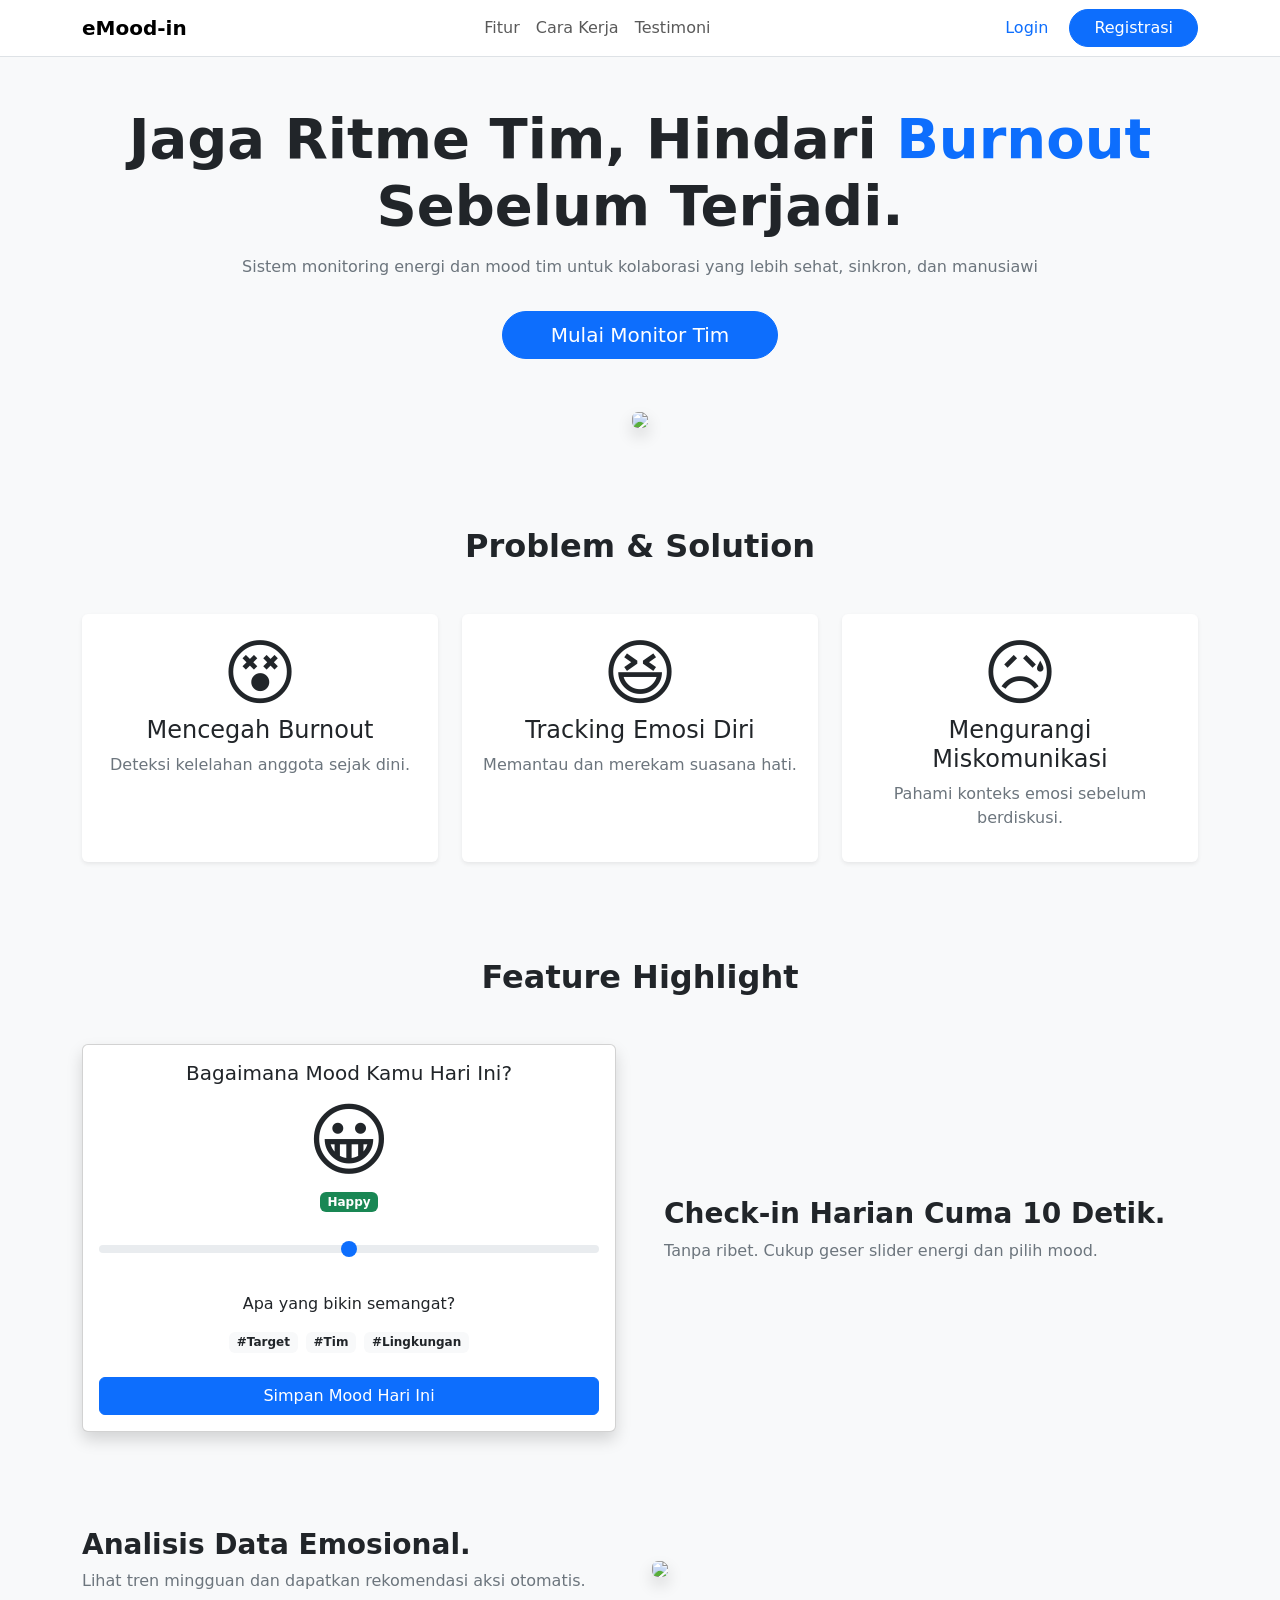
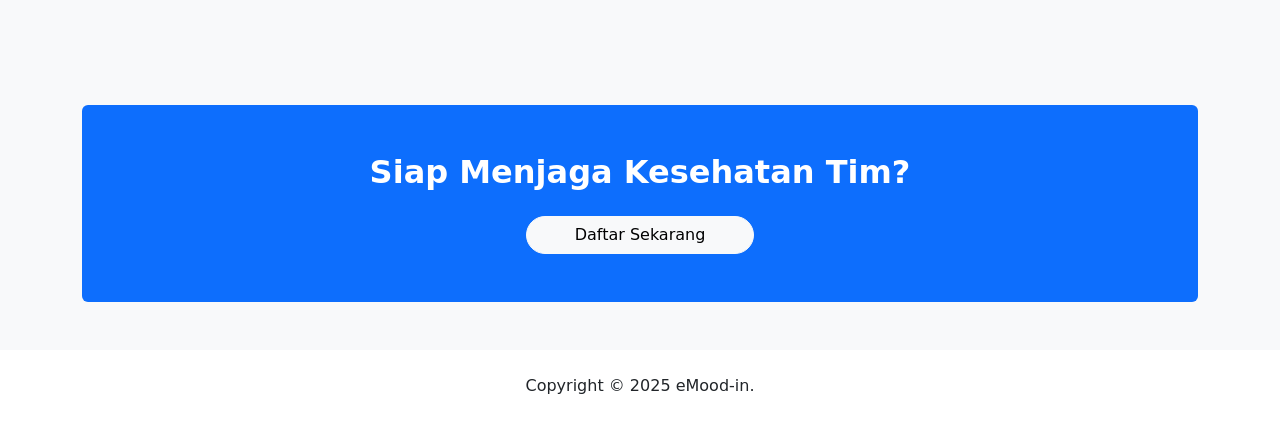
==== index.html @ e9c9d3fb "feat: add home page" ====
<!doctype html>
<html lang="en">
  <head>
    <meta charset="UTF-8" />
    <meta name="viewport" content="width=device-width, initial-scale=1" />

    <link
      href="https://cdn.jsdelivr.net/npm/bootstrap@5.3.3/dist/css/bootstrap.min.css"
      rel="stylesheet"
    />

    <title>eMood-in</title>
  </head>
  <body class="bg-light">
    <!-- Navbar -->
    <nav class="navbar navbar-expand-lg bg-white border-bottom sticky-top">
      <div class="container">
        <a class="navbar-brand fw-bold" href="#"> eMood-in </a>

        <button
          class="navbar-toggler"
          data-bs-toggle="collapse"
          data-bs-target="#nav"
        >
          <span class="navbar-toggler-icon"></span>
        </button>

        <div class="collapse navbar-collapse" id="nav">
          <ul class="navbar-nav mx-auto">
            <li class="nav-item">
              <a class="nav-link" href="#">Fitur</a>
            </li>

            <li class="nav-item">
              <a class="nav-link" href="#">Cara Kerja</a>
            </li>

            <li class="nav-item">
              <a class="nav-link" href="#">Testimoni</a>
            </li>
          </ul>

          <div class="d-flex gap-2">
            <a href="#" class="btn btn-link text-decoration-none"> Login </a>

            <a href="#" class="btn btn-primary rounded-pill px-4">
              Registrasi
            </a>
          </div>
        </div>
      </div>
    </nav>

    <!-- Hero -->
    <section class="py-5">
      <div class="container text-center">
        <h1 class="display-4 fw-bold">
          Jaga Ritme Tim, Hindari
          <span class="text-primary">Burnout</span>
          Sebelum Terjadi.
        </h1>

        <p class="text-secondary mt-3">
          Sistem monitoring energi dan mood tim untuk kolaborasi yang lebih
          sehat, sinkron, dan manusiawi
        </p>

        <a href="#" class="btn btn-primary btn-lg rounded-pill px-5 mt-3">
          Mulai Monitor Tim
        </a>

        <div class="mt-5">
          <img
            src="https://placehold.co/900x450"
            class="img-fluid rounded shadow"
          />
        </div>
      </div>
    </section>

    <!-- Problem -->
    <section class="py-5">
      <div class="container">
        <h2 class="text-center fw-bold mb-5">Problem & Solution</h2>

        <div class="row g-4">
          <div class="col-md-4">
            <div class="card h-100 border-0 shadow-sm">
              <div class="card-body text-center">
                <div class="display-2">😵</div>

                <h4>Mencegah Burnout</h4>

                <p class="text-secondary">
                  Deteksi kelelahan anggota sejak dini.
                </p>
              </div>
            </div>
          </div>

          <div class="col-md-4">
            <div class="card h-100 border-0 shadow-sm">
              <div class="card-body text-center">
                <div class="display-2">😆</div>

                <h4>Tracking Emosi Diri</h4>

                <p class="text-secondary">Memantau dan merekam suasana hati.</p>
              </div>
            </div>
          </div>

          <div class="col-md-4">
            <div class="card h-100 border-0 shadow-sm">
              <div class="card-body text-center">
                <div class="display-2">😥</div>

                <h4>Mengurangi Miskomunikasi</h4>

                <p class="text-secondary">
                  Pahami konteks emosi sebelum berdiskusi.
                </p>
              </div>
            </div>
          </div>
        </div>
      </div>
    </section>

    <!-- Feature -->

    <section class="py-5">
      <div class="container">
        <h2 class="text-center fw-bold mb-5">Feature Highlight</h2>

        <div class="row align-items-center g-5">
          <div class="col-lg-6">
            <div class="card shadow">
              <div class="card-body text-center">
                <h5>Bagaimana Mood Kamu Hari Ini?</h5>

                <div class="display-1">😀</div>

                <span class="badge bg-success"> Happy </span>

                <div class="my-4">
                  <input type="range" class="form-range" />
                </div>

                <p>Apa yang bikin semangat?</p>

                <div class="d-flex flex-wrap justify-content-center gap-2">
                  <span class="badge bg-light text-dark">#Target</span>

                  <span class="badge bg-light text-dark">#Tim</span>

                  <span class="badge bg-light text-dark">#Lingkungan</span>
                </div>

                <button class="btn btn-primary w-100 mt-4">
                  Simpan Mood Hari Ini
                </button>
              </div>
            </div>
          </div>

          <div class="col-lg-6">
            <h3 class="fw-bold">Check-in Harian Cuma 10 Detik.</h3>

            <p class="text-secondary">
              Tanpa ribet. Cukup geser slider energi dan pilih mood.
            </p>
          </div>
        </div>
      </div>
    </section>

    <!-- Analytics -->

    <section class="py-5">
      <div class="container">
        <div class="row align-items-center">
          <div class="col-lg-6">
            <h3 class="fw-bold">Analisis Data Emosional.</h3>

            <p class="text-secondary">
              Lihat tren mingguan dan dapatkan rekomendasi aksi otomatis.
            </p>
          </div>

          <div class="col-lg-6">
            <img
              src="https://placehold.co/700x350"
              class="img-fluid rounded shadow"
            />
          </div>
        </div>
      </div>
    </section>

    <!-- CTA -->

    <section class="py-5">
      <div class="container">
        <div class="bg-primary rounded text-center text-white p-5">
          <h2 class="fw-bold">Siap Menjaga Kesehatan Tim?</h2>

          <a href="#" class="btn btn-light rounded-pill px-5 mt-3">
            Daftar Sekarang
          </a>
        </div>
      </div>
    </section>

    <footer class="py-4 bg-white text-center">
      Copyright © 2025 eMood-in.
    </footer>

    <script src="https://cdn.jsdelivr.net/npm/bootstrap@5.3.3/dist/js/bootstrap.bundle.min.js"></script>
  </body>
</html>
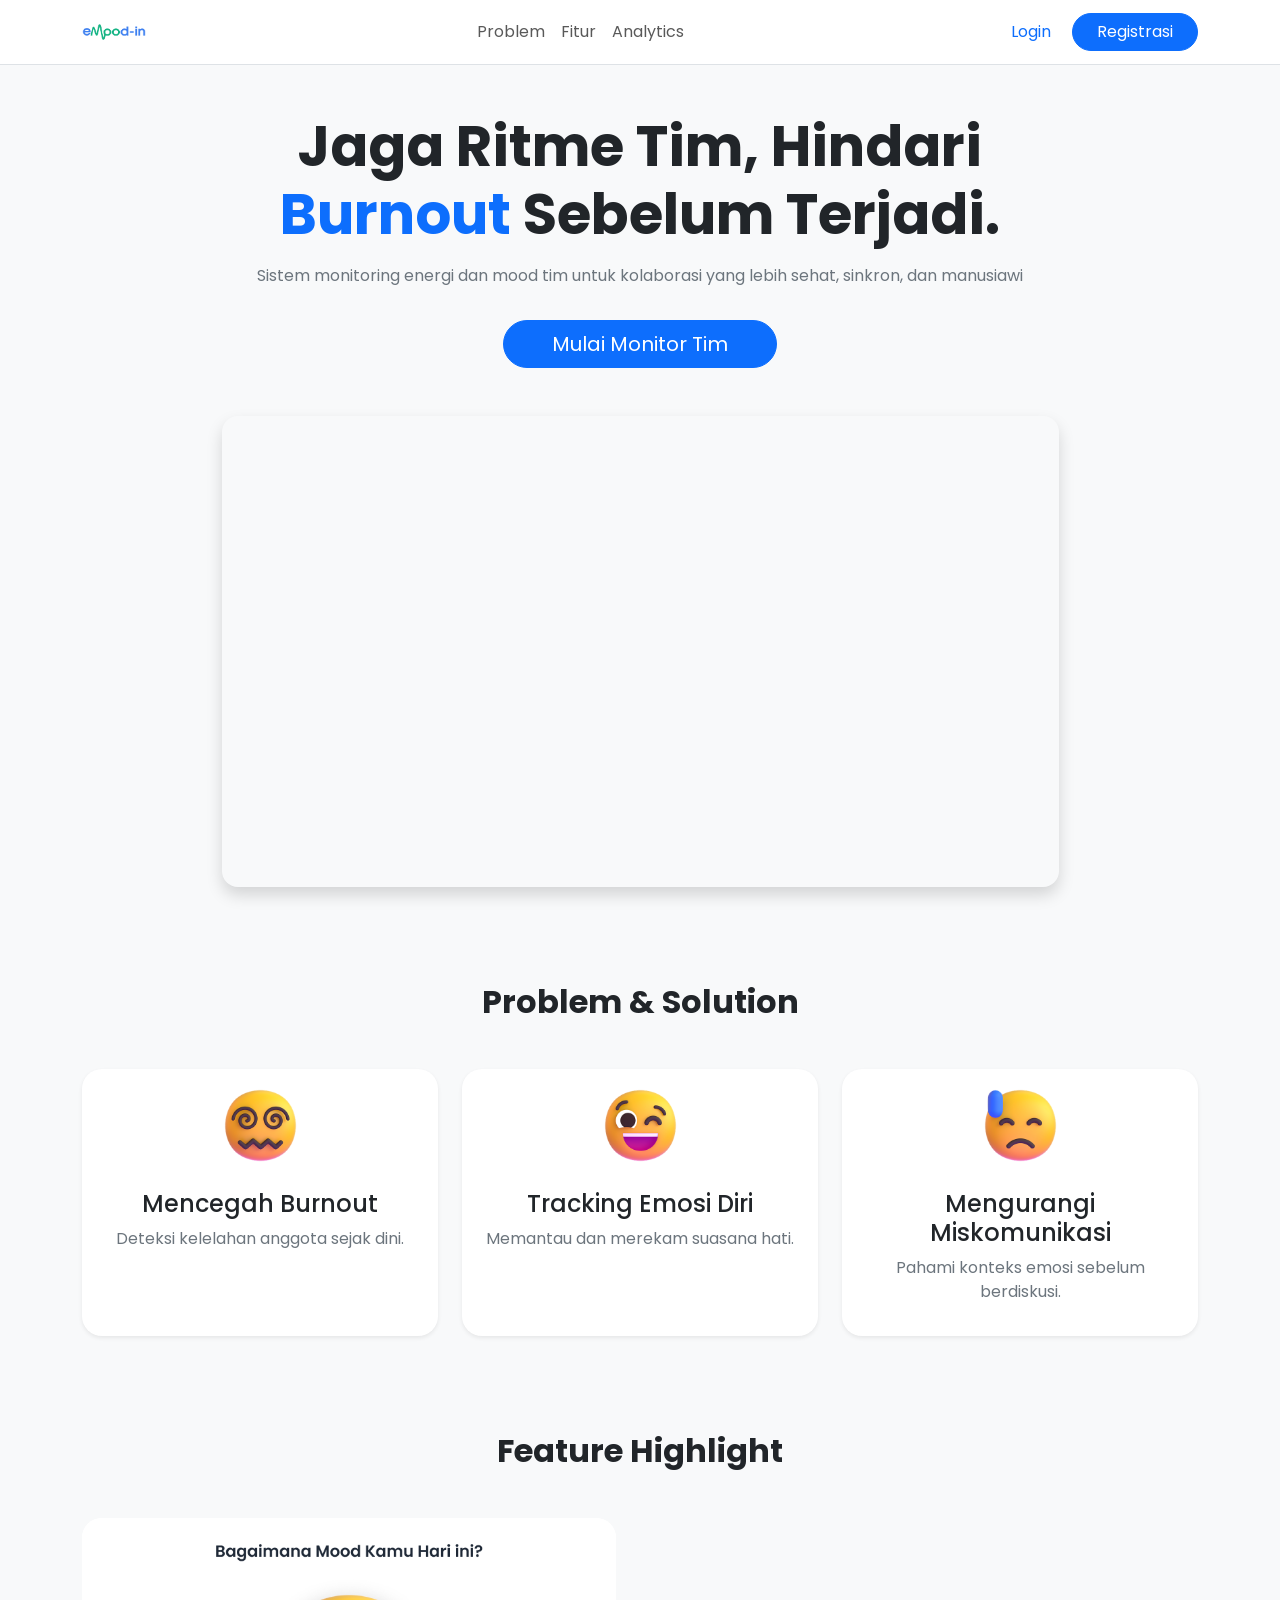
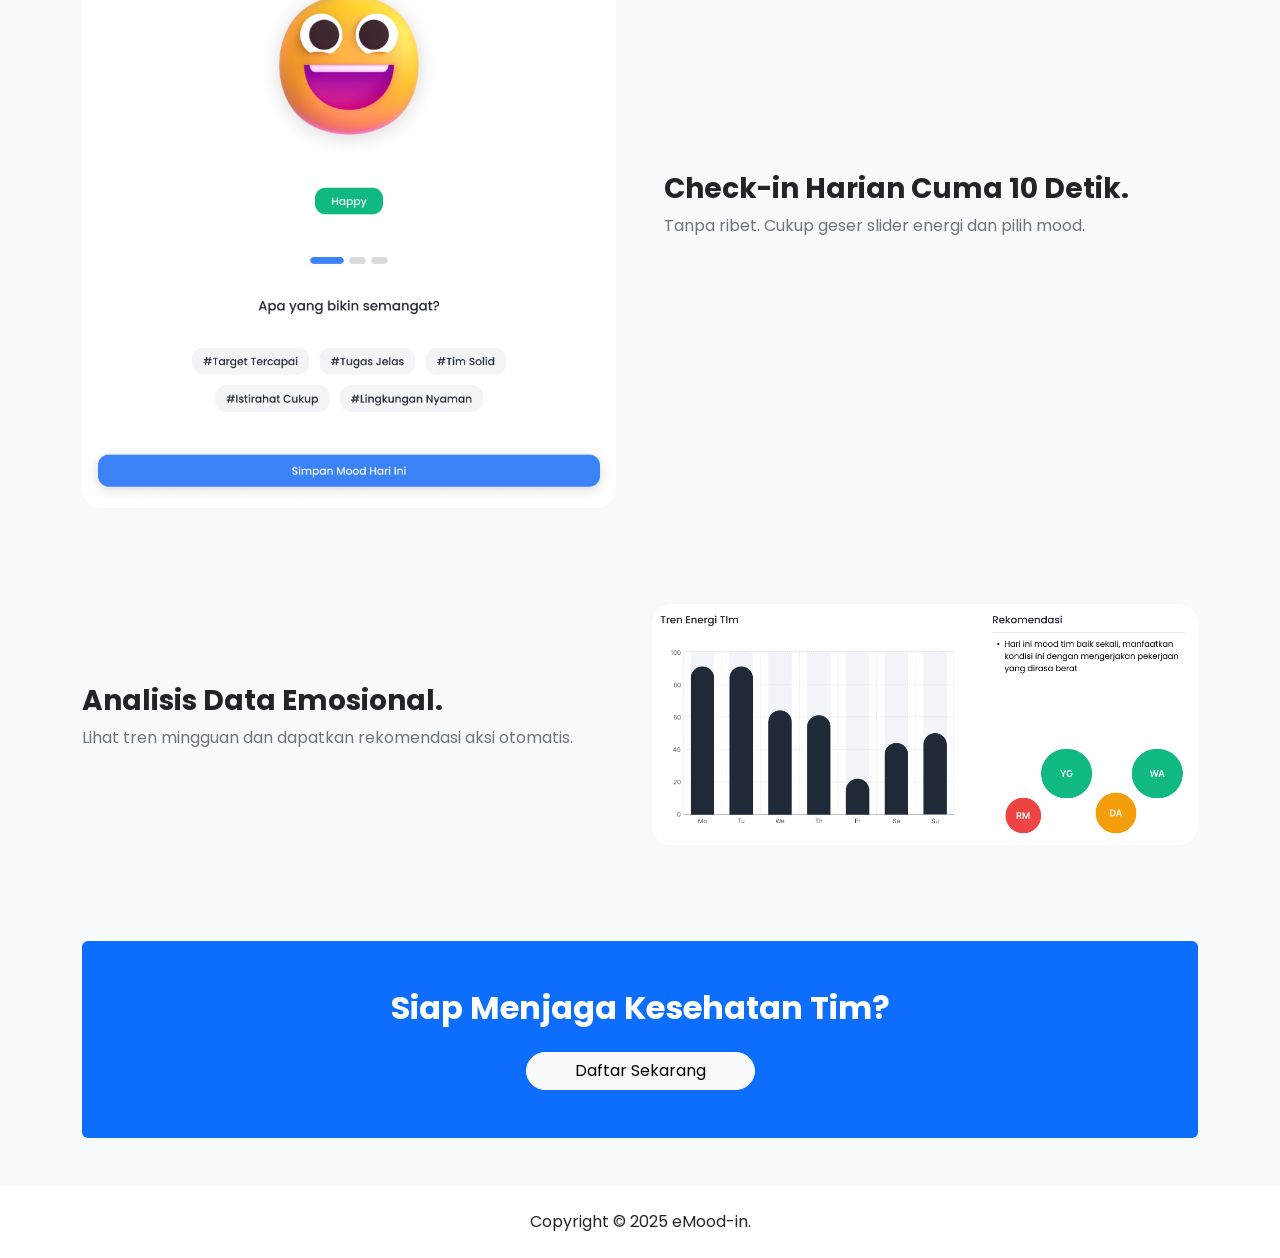
==== commit 96d40502: "feat: add assets and styles for eMood-in project" ====
--- a/index.html
+++ b/index.html
@@ -8,14 +8,23 @@
       href="https://cdn.jsdelivr.net/npm/bootstrap@5.3.3/dist/css/bootstrap.min.css"
       rel="stylesheet"
     />
+    <link
+      rel="shortcut icon"
+      href="assets/image/emood-in persegi.png"
+      type="image/x-icon"
+    />
+    <link rel="stylesheet" href="https://unpkg.com/aos@2.3.4/dist/aos.css" />
+    <link rel="stylesheet" href="style/style.css" />
 
     <title>eMood-in</title>
   </head>
-  <body class="bg-light">
+  <body class="bg-custom-primary">
     <!-- Navbar -->
     <nav class="navbar navbar-expand-lg bg-white border-bottom sticky-top">
       <div class="container">
-        <a class="navbar-brand fw-bold" href="#"> eMood-in </a>
+        <a class="navbar-brand" href="#home">
+          <img src="assets/image/logo emood-in.png" alt="logo" width="64" />
+        </a>
 
         <button
           class="navbar-toggler"
@@ -28,22 +37,24 @@
         <div class="collapse navbar-collapse" id="nav">
           <ul class="navbar-nav mx-auto">
             <li class="nav-item">
-              <a class="nav-link" href="#">Fitur</a>
+              <a class="nav-link" href="#problem">Problem</a>
             </li>
 
             <li class="nav-item">
-              <a class="nav-link" href="#">Cara Kerja</a>
+              <a class="nav-link" href="#fitur">Fitur</a>
             </li>
 
             <li class="nav-item">
-              <a class="nav-link" href="#">Testimoni</a>
+              <a class="nav-link" href="#analytics">Analytics</a>
             </li>
           </ul>
 
           <div class="d-flex gap-2">
-            <a href="#" class="btn btn-link text-decoration-none"> Login </a>
-
-            <a href="#" class="btn btn-primary rounded-pill px-4">
+            <a href="login.html" class="btn btn-link text-decoration-none">
+              Login
+            </a>
+
+            <a href="register.html" class="btn btn-primary rounded-pill px-4">
               Registrasi
             </a>
           </div>
@@ -52,43 +63,72 @@
     </nav>
 
     <!-- Hero -->
-    <section class="py-5">
+    <section id="home" class="py-5">
       <div class="container text-center">
-        <h1 class="display-4 fw-bold">
+        <h1 class="display-4 fw-bold" data-aos="fade-up">
           Jaga Ritme Tim, Hindari
-          <span class="text-primary">Burnout</span>
-          Sebelum Terjadi.
+          <span class="d-block">
+            <span class="text-primary">Burnout</span> Sebelum Terjadi.
+          </span>
         </h1>
 
-        <p class="text-secondary mt-3">
+        <p class="text-secondary mt-3" data-aos="fade-up" data-aos-delay="150">
           Sistem monitoring energi dan mood tim untuk kolaborasi yang lebih
           sehat, sinkron, dan manusiawi
         </p>
 
-        <a href="#" class="btn btn-primary btn-lg rounded-pill px-5 mt-3">
+        <a
+          href="register.html"
+          class="btn btn-primary btn-lg rounded-pill px-5 mt-3"
+          data-aos="fade-up"
+          data-aos-delay="300"
+        >
           Mulai Monitor Tim
         </a>
 
-        <div class="mt-5">
-          <img
-            src="https://placehold.co/900x450"
-            class="img-fluid rounded shadow"
-          />
+        <div
+          class="mt-5 d-flex justify-content-center"
+          data-aos="fade-up"
+          data-aos-delay="500"
+        >
+          <div class="ratio ratio-16x9 w-75 rounded-4 overflow-hidden shadow">
+            <iframe
+              src="https://www.youtube.com/embed/4Ge7kJv4QIY"
+              title="YouTube video player"
+              allow="
+                accelerometer;
+                autoplay;
+                clipboard-write;
+                encrypted-media;
+                gyroscope;
+                picture-in-picture;
+                web-share;
+              "
+              referrerpolicy="strict-origin-when-cross-origin"
+              allowfullscreen
+            >
+            </iframe>
+          </div>
         </div>
       </div>
     </section>
 
     <!-- Problem -->
-    <section class="py-5">
-      <div class="container">
-        <h2 class="text-center fw-bold mb-5">Problem & Solution</h2>
+    <section id="problem" class="py-5">
+      <div class="container">
+        <h2 class="text-center fw-bold mb-5" data-aos="fade-down">
+          Problem & Solution
+        </h2>
 
         <div class="row g-4">
-          <div class="col-md-4">
+          <div class="col-md-4" data-aos="fade-up">
             <div class="card h-100 border-0 shadow-sm">
               <div class="card-body text-center">
-                <div class="display-2">😵</div>
-
+                <img
+                  src="assets/emoji/burnout.png"
+                  alt="Mencegah Burnout"
+                  class="img-fluid mb-4 w-25"
+                />
                 <h4>Mencegah Burnout</h4>
 
                 <p class="text-secondary">
@@ -98,11 +138,14 @@
             </div>
           </div>
 
-          <div class="col-md-4">
+          <div class="col-md-4" data-aos="fade-up" data-aos-delay="300">
             <div class="card h-100 border-0 shadow-sm">
               <div class="card-body text-center">
-                <div class="display-2">😆</div>
-
+                <img
+                  src="assets/emoji/tracking mood.png"
+                  alt="Tracking Emosi Diri"
+                  class="img-fluid mb-4 w-25"
+                />
                 <h4>Tracking Emosi Diri</h4>
 
                 <p class="text-secondary">Memantau dan merekam suasana hati.</p>
@@ -110,10 +153,14 @@
             </div>
           </div>
 
-          <div class="col-md-4">
+          <div class="col-md-4" data-aos="fade-up" data-aos-delay="300">
             <div class="card h-100 border-0 shadow-sm">
               <div class="card-body text-center">
-                <div class="display-2">😥</div>
+                <img
+                  src="assets/emoji/miskomunikasi.png"
+                  alt="Mengurangi Miskomunikasi"
+                  class="img-fluid mb-4 w-25"
+                />
 
                 <h4>Mengurangi Miskomunikasi</h4>
 
@@ -129,42 +176,21 @@
 
     <!-- Feature -->
 
-    <section class="py-5">
-      <div class="container">
-        <h2 class="text-center fw-bold mb-5">Feature Highlight</h2>
+    <section id="fitur" class="py-5">
+      <div class="container">
+        <h2 class="text-center fw-bold mb-5" data-aos="fade-down">
+          Feature Highlight
+        </h2>
 
         <div class="row align-items-center g-5">
-          <div class="col-lg-6">
-            <div class="card shadow">
-              <div class="card-body text-center">
-                <h5>Bagaimana Mood Kamu Hari Ini?</h5>
-
-                <div class="display-1">😀</div>
-
-                <span class="badge bg-success"> Happy </span>
-
-                <div class="my-4">
-                  <input type="range" class="form-range" />
-                </div>
-
-                <p>Apa yang bikin semangat?</p>
-
-                <div class="d-flex flex-wrap justify-content-center gap-2">
-                  <span class="badge bg-light text-dark">#Target</span>
-
-                  <span class="badge bg-light text-dark">#Tim</span>
-
-                  <span class="badge bg-light text-dark">#Lingkungan</span>
-                </div>
-
-                <button class="btn btn-primary w-100 mt-4">
-                  Simpan Mood Hari Ini
-                </button>
-              </div>
-            </div>
-          </div>
-
-          <div class="col-lg-6">
+          <div class="col-lg-6" data-aos="fade-right">
+            <img
+              src="assets/image/pulse check.png"
+              class="img-fluid card border-0"
+            />
+          </div>
+
+          <div class="col-lg-6" data-aos="fade-left">
             <h3 class="fw-bold">Check-in Harian Cuma 10 Detik.</h3>
 
             <p class="text-secondary">
@@ -177,10 +203,10 @@
 
     <!-- Analytics -->
 
-    <section class="py-5">
+    <section id="analytics" class="py-5">
       <div class="container">
         <div class="row align-items-center">
-          <div class="col-lg-6">
+          <div class="col-lg-6" data-aos="fade-right">
             <h3 class="fw-bold">Analisis Data Emosional.</h3>
 
             <p class="text-secondary">
@@ -188,10 +214,11 @@
             </p>
           </div>
 
-          <div class="col-lg-6">
+          <div class="col-lg-6" data-aos="fade-left">
             <img
-              src="https://placehold.co/700x350"
-              class="img-fluid rounded shadow"
+              src="assets/image/dashboard.png"
+              class="img-fluid card border-0"
+              alt="Check-in Mood"
             />
           </div>
         </div>
@@ -202,10 +229,13 @@
 
     <section class="py-5">
       <div class="container">
-        <div class="bg-primary rounded text-center text-white p-5">
+        <div
+          class="bg-primary rounded text-center text-white p-5"
+          data-aos="fade-up"
+        >
           <h2 class="fw-bold">Siap Menjaga Kesehatan Tim?</h2>
 
-          <a href="#" class="btn btn-light rounded-pill px-5 mt-3">
+          <a href="register.html" class="btn btn-light rounded-pill px-5 mt-3">
             Daftar Sekarang
           </a>
         </div>
@@ -217,5 +247,14 @@
     </footer>
 
     <script src="https://cdn.jsdelivr.net/npm/bootstrap@5.3.3/dist/js/bootstrap.bundle.min.js"></script>
+    <script src="https://unpkg.com/aos@2.3.4/dist/aos.js"></script>
+
+    <script>
+      AOS.init({
+        duration: 800,
+        once: true,
+        easing: "ease-in-out",
+      });
+    </script>
   </body>
 </html>
--- a/style/style.css
+++ b/style/style.css
@@ -0,0 +1,33 @@
+@import url("https://fonts.googleapis.com/css2?family=Poppins:wght@100;200;300;400;500;600;700;800;900&display=swap");
+
+html {
+  scroll-behavior: smooth;
+}
+
+body {
+  font-family: "Poppins", sans-serif;
+}
+
+.bg-custom-primary {
+  background-color: #f8f9fa;
+}
+
+.card {
+  border-radius: 20px;
+  transition: all 0.3s ease;
+  cursor: pointer;
+}
+
+.card img {
+  transition: transform 0.3s ease;
+}
+
+.card:hover {
+  transform: translateY(-10px);
+  box-shadow: 0 20px 40px rgba(0, 0, 0, 0.15) !important;
+  background: #f8fbff;
+}
+
+.card:hover img {
+  transform: scale(1.1) rotate(-5deg);
+}
